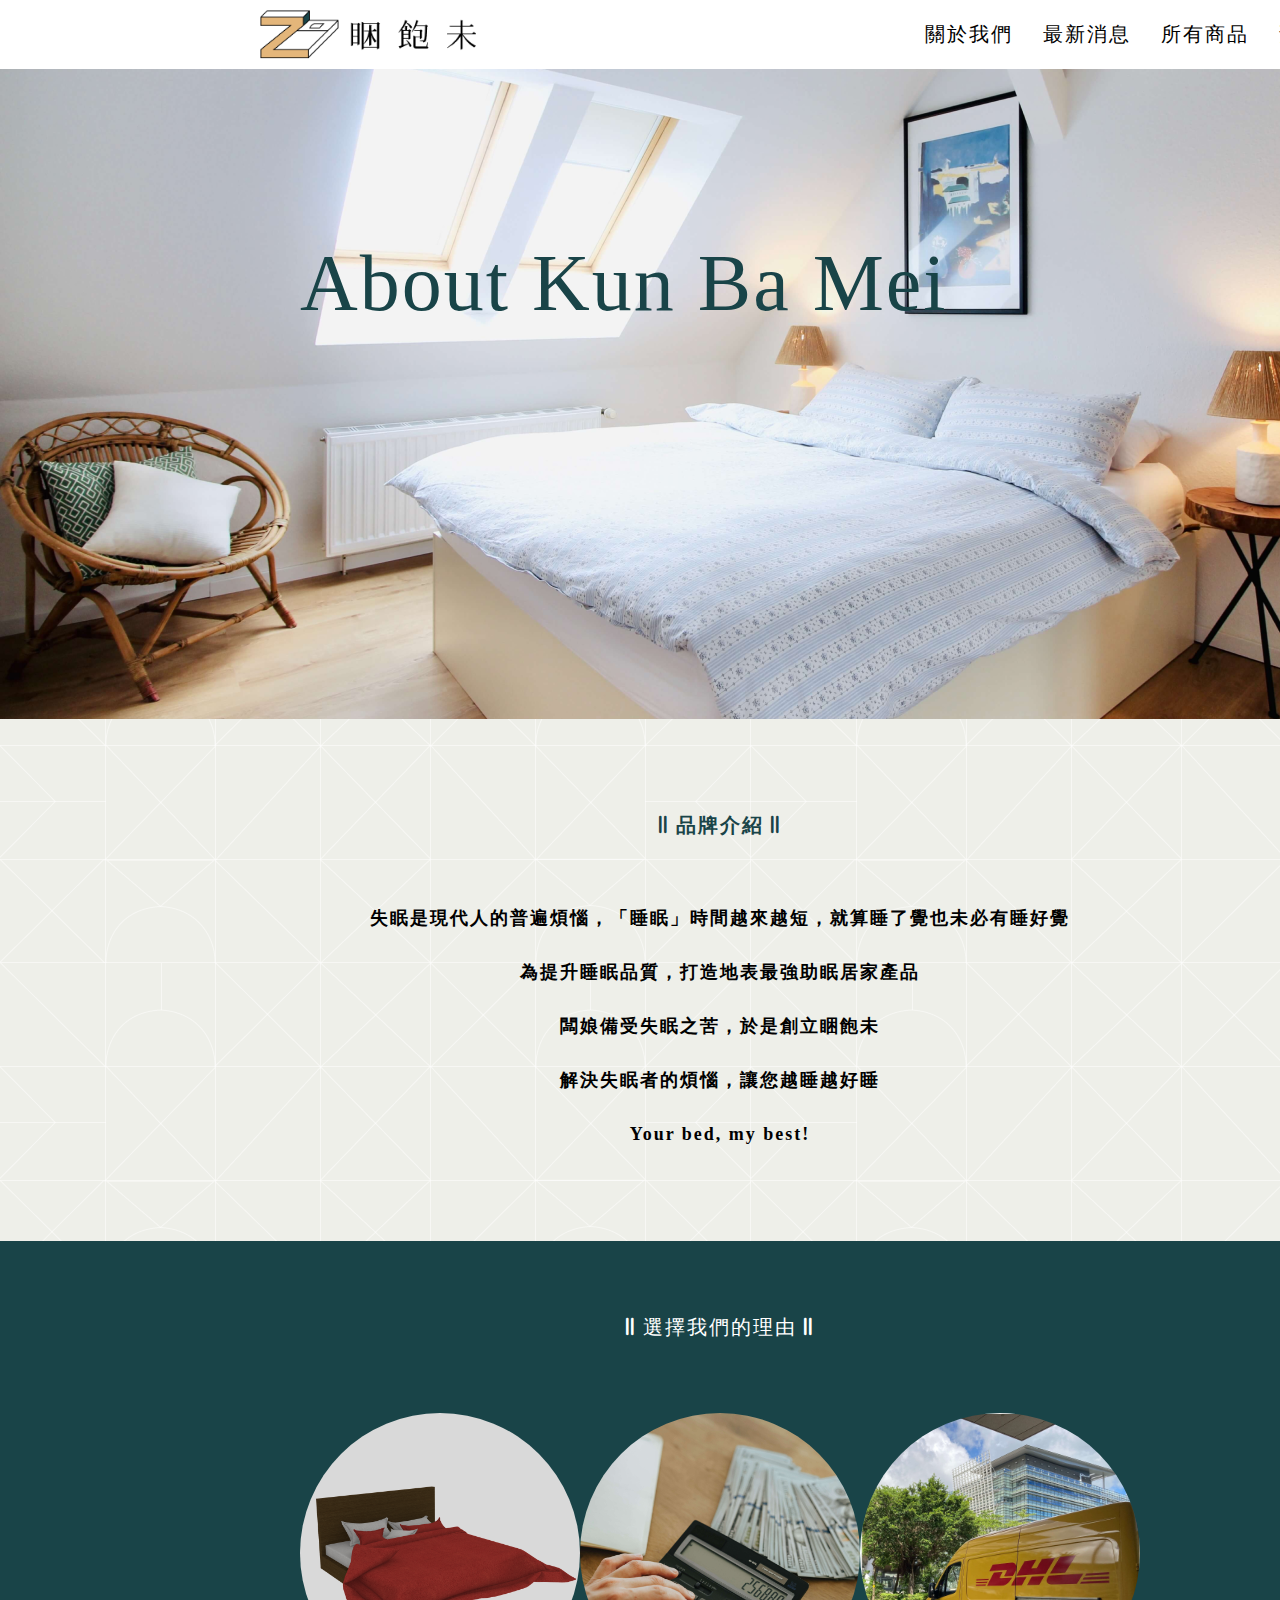
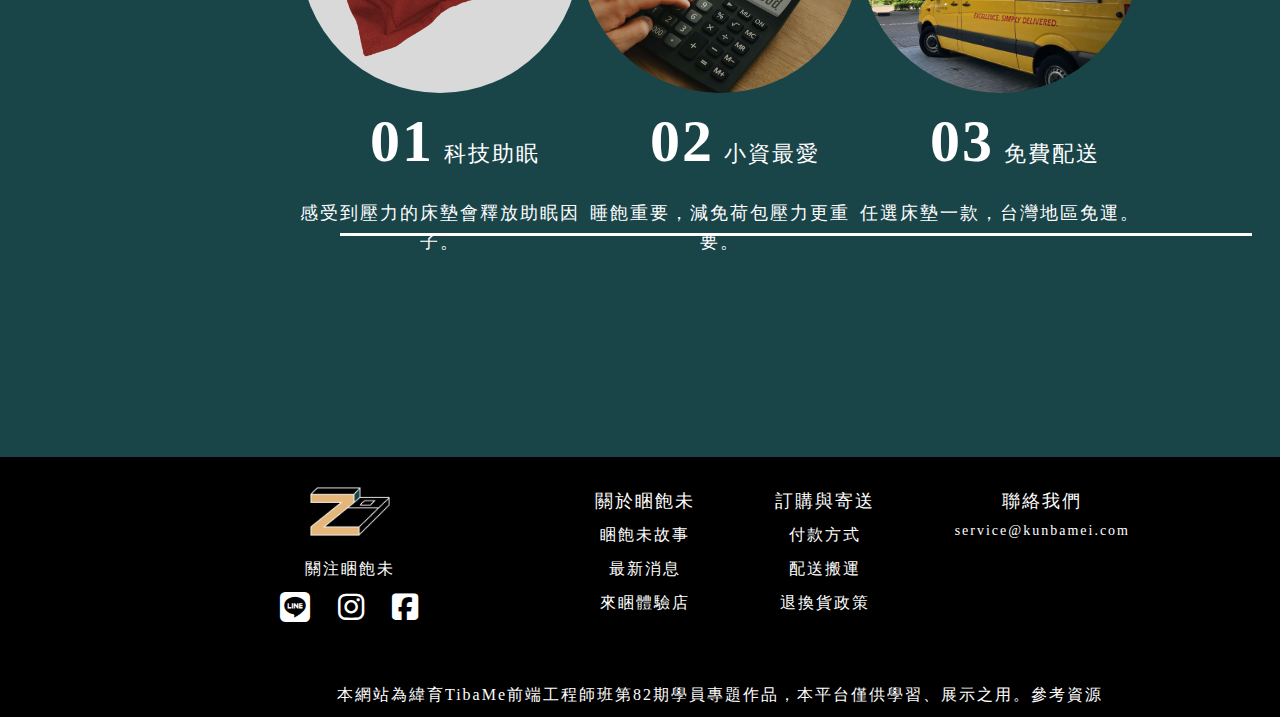
==== about.html @ 2dcfcfa4 "第一次上傳" ====
<!DOCTYPE html>
<html lang="en">
<head>
    <meta charset="UTF-8">
    <meta http-equiv="X-UA-Compatible" content="IE=edge">
    <meta name="viewport" content="width=device-width, initial-scale=1.0">
    <link rel="stylesheet" href="css/all.css">
    <!-- FontAwesome CDN -->
	<link rel="stylesheet" href="https://cdnjs.cloudflare.com/ajax/libs/font-awesome/6.2.1/css/all.min.css">
    <link rel="stylesheet" href="css/about.css">
    <title>關於我們-睏飽未</title>
</head>
<body>
     <!-- wrapper -->
     <div class="wrapper">

        <!-- header -->
        <header>
            <div class="header_wrap">
                <!-- logo -->
                <div class="logo_header">
                    <a href="index.html" title="睏飽未">
                        <img src="img/header&footer/logo_black.png" alt="">
                    </a>
                </div>
                <!-- logo end-->

                <!-- nav -->
                <nav>
                    <ul>
                        <li>
                            <a href="about.html">關於我們</a>
                        </li>
                        <li>
                            <a href="news.html">最新消息</a>
                        </li>
                        <li>
                            <a href="products.html">所有商品</a>
                        </li>
                        <li>
                            <a href="reservation.html">預約體驗</a>
                        </li>
                        <li>
                            <a href="#">聯絡我們</a>
                        </li>
                        <li>
                            <a href="member_sighup.html">
                                <i class="fa-solid fa-user"></i>
                            </a>
                        </li>
                        <li>
                            <a href="">
                                <i class="fa-solid fa-cart-shopping"></i>
                            </a>
                        </li>
                    </ul>
                </nav>
                <!-- nav end -->
            </div>

        </header>
        <!-- header end -->

        <!-- banner_area -->
        <div class="banner">

            <img src="img/about/banner.png" alt="">
            <h1>About Kun Ba Mei</h1>

        </div>
        <!-- banner_area end -->

        <!-- main_area -->
        <main>
           <section class="top">
            <h2><i class="fa-sharp fa-solid fa-grip-lines-vertical"></i> 品牌介紹 <i class="fa-sharp fa-solid fa-grip-lines-vertical"></i></h2>
            <p>
                失眠是現代人的普遍煩惱，「睡眠」時間越來越短，就算睡了覺也未必有睡好覺<br>
                為提升睡眠品質，打造地表最強助眠居家產品<br>
                闆娘備受失眠之苦，於是創立睏飽未<br>
                解決失眠者的煩惱，讓您越睡越好睡<br>
                Your bed, my best!
            </p>
           </section>
           
           <section class="bottom">
            <h2><i class="fa-sharp fa-solid fa-grip-lines-vertical"></i> 選擇我們的理由 <i class="fa-sharp fa-solid fa-grip-lines-vertical"></i></h2>
            <ul>
                <li>
                    <div class="img">
                    <img src="img/about/01.png" alt="">
                    </div>
                    <div class="number">
                        <h3>01</h3>
                        <h4>科技助眠</h4>
                    </div>
                    <p class="left">感受到壓力的床墊會釋放助眠因子。</p>
                </li>
                <li>
                    <div class="img">
                    <img src="img/about/02.jpg" alt="">
                    </div>
                    <div class="number">
                        <h3>02</h3>
                        <h4>小資最愛</h4>
                    </div>
                    <p class="center">睡飽重要，減免荷包壓力更重要。</p>
                </li>
                <li>
                    <div class="img">
                    <img src="img/about/03.jpg" alt="">
                    </div>
                    <div class="number">
                        <h3>03</h3>
                        <h4>免費配送</h4>
                    </div>
                    <p class="right">任選床墊一款，台灣地區免運。</p>
                </li>
            </ul>
           </section>
        </main>
        <!-- main_area end-->


        <!-- footer -->
        <footer>
            <div class="logo_footer">

                <a href="index.html" title="睏飽未">
                    <img src="img/header&footer/logo_white_old.png" alt="">
                </a>

                <p>關注睏飽未</p>
                <i class="fa-brands fa-line"></i>
                <i class="fa-brands fa-instagram"></i>
                <i class="fa-brands fa-square-facebook"></i>

            </div>

            <ul class="right_block">
                <li>
                    <ul>
                        <li>關於睏飽未</li>
                        <li><a href="#">睏飽未故事</a></li>
                        <li><a href="#">最新消息</a></li>
                        <li><a href="#">來睏體驗店</a></li>
                    </ul>
                </li>
                <li>
                    <ul>
                        <li>訂購與寄送</li>
                        <li><a href="#">付款方式</a></li>
                        <li><a href="#">配送搬運</a></li>
                        <li><a href="#">退換貨政策</a></li>
                    </ul>
                </li>
                <li>
                    <ul>
                        <li>聯絡我們</li>
                        <li style="font-size: 14px;">service@kunbamei.com</li>
                    </ul>
                </li>
            </ul>

            <p class="tibame">本網站為緯育TibaMe前端工程師班第82期學員專題作品，本平台僅供學習、展示之用。<a href="https://taichung.hotelinitial.com/">參考資源</a></p>

        </footer>
        <!-- footer end-->

     </div>
     <!-- wrapper end -->



</body>
</html>
---- css/all.css ----
@import url(reset.css);

*{
    box-sizing: border-box;
}

body{
    background-image: url(../img/bg/BG.png);
    font-family: "Noto Sans TC", Liberation Serif, Mohave;
    font-size: 16px;
    font-weight: 400;
    letter-spacing: 2px;
    line-height: 1.6;
}

/* header */

header{
    background-color: #fff;
    overflow: hidden;
    padding: 0 230px;
}

.header_wrap{
    width: 1440px;
}

.logo_header a img{
    display: block;
    max-width: 280px;
    padding: 10px 30px;

    float: left;
}

nav ul{
    float: right;
}

nav ul li{
    float: left;
    margin-right: 30px;
}

nav ul li:nth-child(5){
    margin-right: 70px;
}
nav ul li:nth-child(7){
    margin-right: 40px;
}

nav ul li a{
    display: block;
    text-decoration: none;
    color: black;
    font-weight: 550;
    font-size: 20px;
    line-height: 68.97px;
    text-align: center;
}

nav ul li a:hover{
    color: #E4B67A;
}

/* header end */



/* footer */

footer{
    width: 100%;
    background-color: #000;
    color: #fff;
    padding: 0 230px;

    overflow: hidden;
}

.logo_footer{
    float: left;
    margin-left: 40px;
}

.logo_footer a img{
    display: block;
    width: 160px;
    padding: 30px 40px 20px;
}
.logo_footer p{
    text-align: center;
}

.logo_footer i{
    font-size: 30px;
    padding: 10px 10px 60px;
}

.right_block{
    float: right;
    display: flex;
    margin-top: 25px;
}

.right_block li{
    margin-right: 40px;
    font-size: 18px;
}


.right_block li ul li{
    text-align: center;
    font-weight: 500;
    margin-top: 5px;
}


.right_block li ul li a{
    color: #fff;
    font-weight: 100;
    font-size: 16px;
    text-decoration: none;
}

footer .tibame{
    clear: both;
    text-align: center;
    padding-bottom: 10px;
    font-size: 16px;
}

footer .tibame a{
    color: #fff;
    text-decoration: none;
}
/* footer end */
---- css/about.css ----
/* *{
    outline: 1px solid red;
} */

.wrapper{    
    width: 100vw;
    max-width:100%; 
    min-width: 1440px;
}

/* banner_area */

.banner{
    position: relative;
}

.banner img{
    display: block;
    width: 100%;
}
.banner h1{
    font-size: 80px;
    color: #194448;
    font-weight: 540;
    position: absolute;
    z-index: 30;
    top: 150px;
    left: 300px;
}
/* banner_area end */

/* main_area */

/* section_top */

main .top{
    max-width: 1440px;
    margin: 0 auto;
    padding: 30px 0;
}

main .top h2{
    font-size: 20px;
    font-weight: 600;
    text-align: center;
    padding: 60px 0 50px;
    color: #194448;
}

main .top p{
    font-size: 18px;
    text-align: center;
    padding-bottom: 50px;
    line-height: 3;
    font-weight: 600;
}

/* section_top end */

/* section_bottom */

main .bottom{
    width: 100%;
    padding: 0 230px;
    background-color: #194448;
}

main .bottom h2{
    font-size: 20px;
    font-weight: 550;
    text-align: center;
    padding: 70px 0;
    color: #fff;
}

main .bottom ul{
    display: flex;
    padding: 0 70px 200px;
}

main .bottom ul li{
    flex-grow: 1;
    flex-basis: 300px;
    color: #fff;

    position: relative;
}


main .bottom .img{
    max-width: 330px;
    border-radius: 50%;
    overflow: hidden;
    margin: 0 auto;
}


main .bottom .img img{
    display: block;
    width: 100%;
    transition: all 0.3s linear;
}

main .bottom .img img:hover{
    transform: scale(1.1);
    filter: opacity(.5);
    filter:brightness(1.2);
}

main .bottom .number{
    display: flex;
}

main .bottom .number h3{
    flex-grow: 1;
    text-align: right;
    font-size: 60px;
    font-weight: 600;
    padding-left: 30px;
}

main .bottom .number h4{
    flex-grow: 1;
    align-self: center;
    font-weight: 550;
    font-size: 22px;
    margin: 25px 0 0 10px;
}

main .bottom ul li p{
    text-align: center;
    padding-top: 10px;
    font-size: 18px;
}

main .bottom .left::before{
    content: '';
    display: block;
    width: 350px;
    height: 3px;
    background-color: #fff;

    position: absolute;
    top: 420px;
    left: 40px;
}

main .bottom .center::before{
    content: '';
    display: block;
    width: 350px;
    height: 3px;
    background-color: #fff;

    position: absolute;
    top: 420px;
    left: 40px;
}

main .bottom .right::before{
    content: '';
    display: block;
    width: 350px;
    height: 3px;
    background-color: #fff;

    position: absolute;
    top: 420px;
    left: 42px;
}

/* section_bottom end */
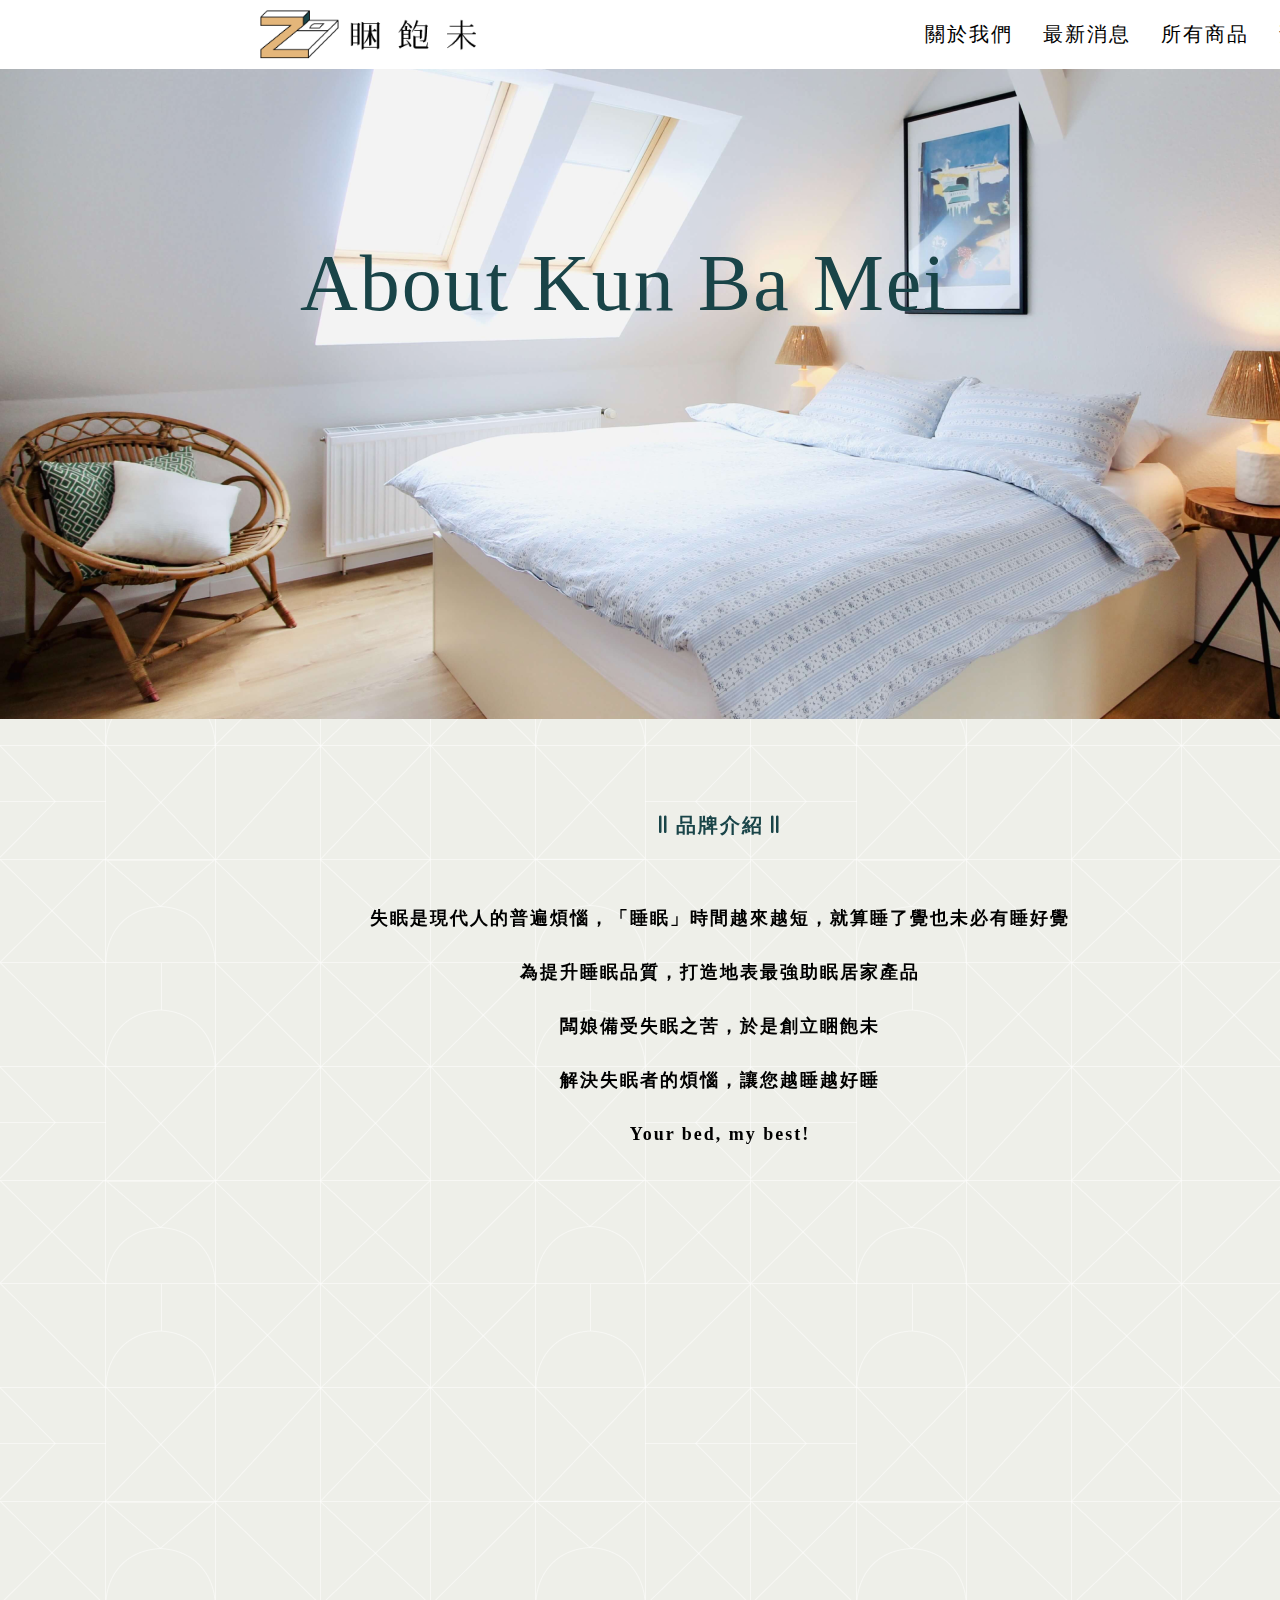
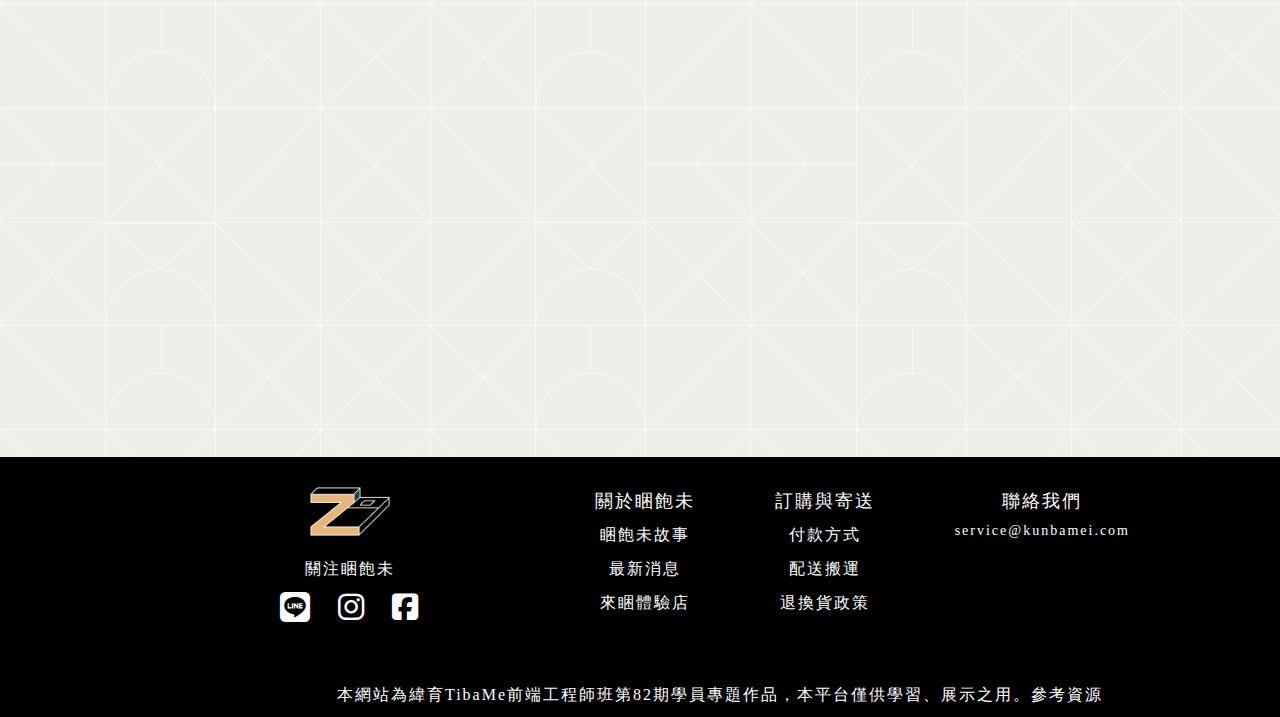
==== commit f0abddcd: "第二次上傳" ====
--- a/about.html
+++ b/about.html
@@ -7,6 +7,8 @@
     <link rel="stylesheet" href="css/all.css">
     <!-- FontAwesome CDN -->
 	<link rel="stylesheet" href="https://cdnjs.cloudflare.com/ajax/libs/font-awesome/6.2.1/css/all.min.css">
+    <link href="https://fonts.cdnfonts.com/css/liberation-serif" rel="stylesheet">
+    <link href="https://unpkg.com/aos@2.3.1/dist/aos.css" rel="stylesheet">
     <link rel="stylesheet" href="css/about.css">
     <title>關於我們-睏飽未</title>
 </head>
@@ -72,7 +74,7 @@
 
         <!-- main_area -->
         <main>
-           <section class="top">
+           <section class="top" data-aos="fade-down" data-aos-duration="3000">
             <h2><i class="fa-sharp fa-solid fa-grip-lines-vertical"></i> 品牌介紹 <i class="fa-sharp fa-solid fa-grip-lines-vertical"></i></h2>
             <p>
                 失眠是現代人的普遍煩惱，「睡眠」時間越來越短，就算睡了覺也未必有睡好覺<br>
@@ -83,7 +85,7 @@
             </p>
            </section>
            
-           <section class="bottom">
+           <section class="bottom" data-aos="fade-up" data-aos-duration="3000">
             <h2><i class="fa-sharp fa-solid fa-grip-lines-vertical"></i> 選擇我們的理由 <i class="fa-sharp fa-solid fa-grip-lines-vertical"></i></h2>
             <ul>
                 <li>
@@ -170,6 +172,10 @@
      </div>
      <!-- wrapper end -->
 
+     <script src="https://unpkg.com/aos@2.3.1/dist/aos.js"></script>
+     <script>
+        AOS.init();
+     </script>
 
 
 </body>
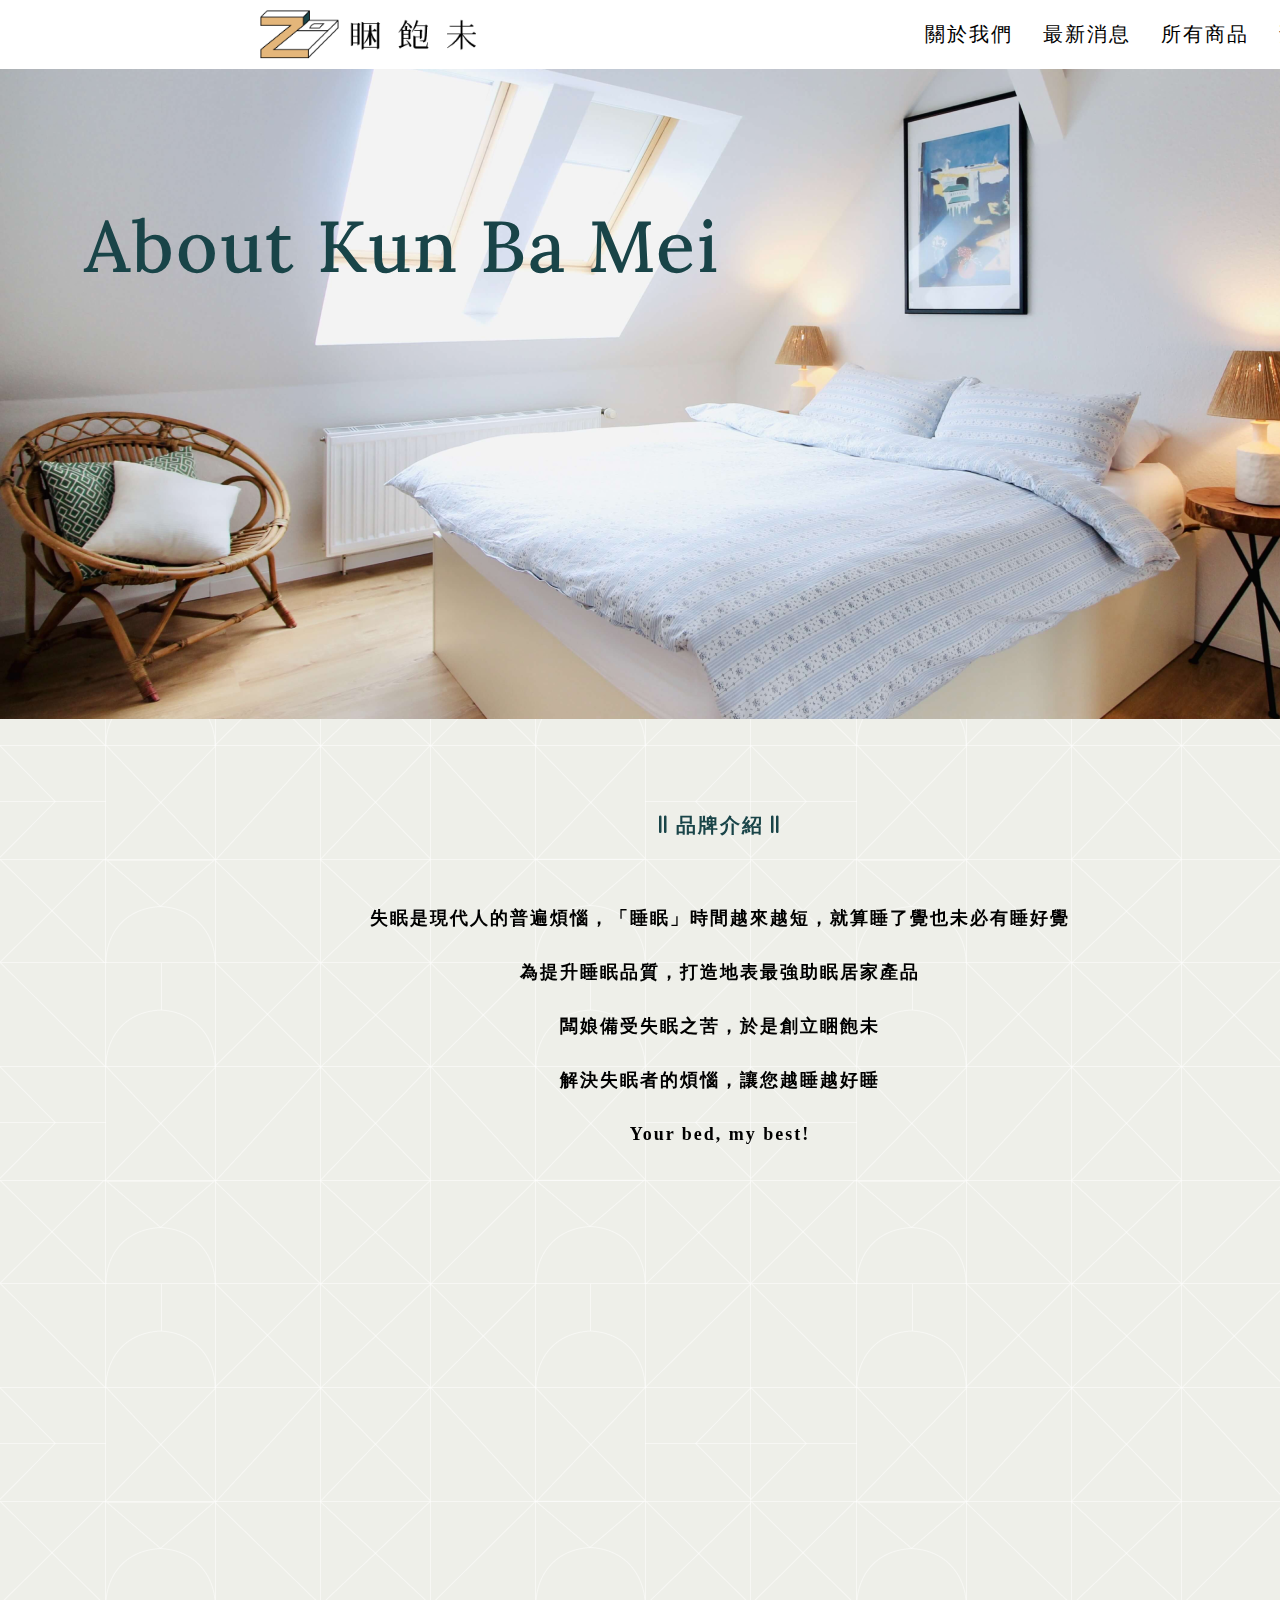
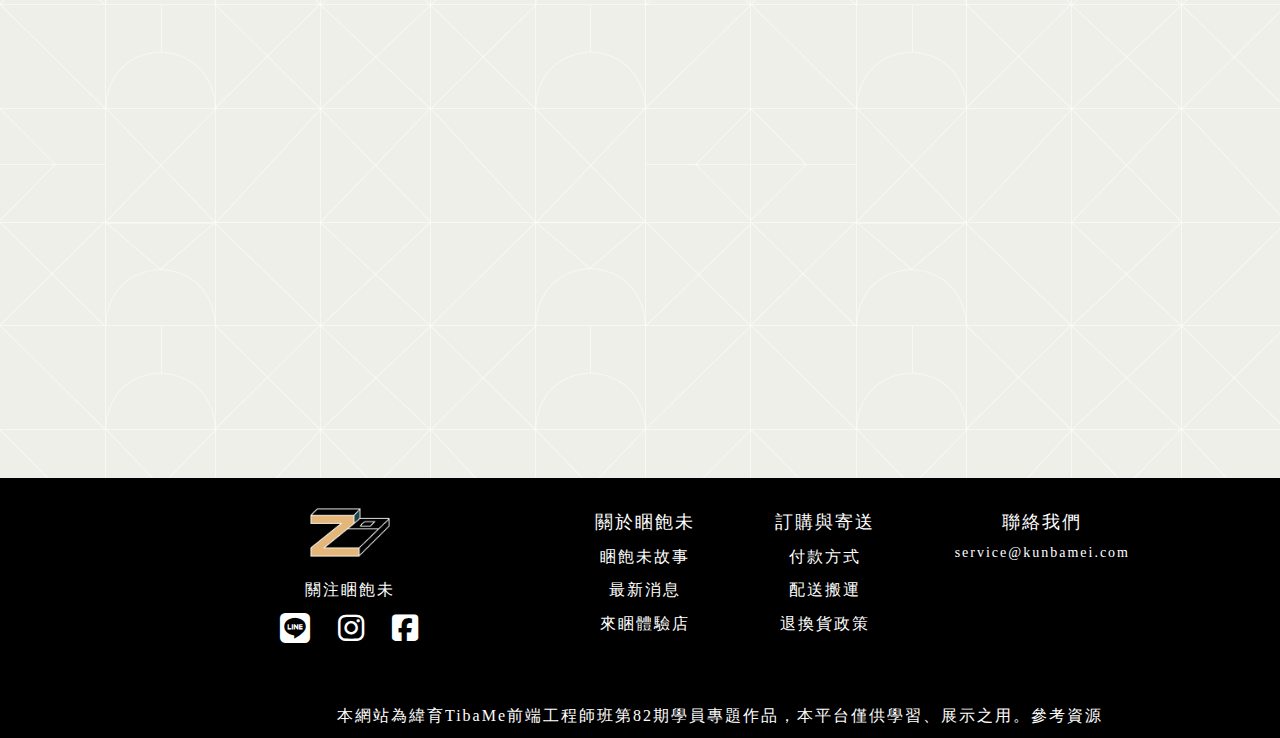
==== commit 8014c3e4: "增加GOOGLE FONTS & 定位調整" ====
--- a/about.html
+++ b/about.html
@@ -86,39 +86,41 @@
            </section>
            
            <section class="bottom" data-aos="fade-up" data-aos-duration="3000">
-            <h2><i class="fa-sharp fa-solid fa-grip-lines-vertical"></i> 選擇我們的理由 <i class="fa-sharp fa-solid fa-grip-lines-vertical"></i></h2>
-            <ul>
-                <li>
-                    <div class="img">
-                    <img src="img/about/01.png" alt="">
-                    </div>
-                    <div class="number">
-                        <h3>01</h3>
-                        <h4>科技助眠</h4>
-                    </div>
-                    <p class="left">感受到壓力的床墊會釋放助眠因子。</p>
-                </li>
-                <li>
-                    <div class="img">
-                    <img src="img/about/02.jpg" alt="">
-                    </div>
-                    <div class="number">
-                        <h3>02</h3>
-                        <h4>小資最愛</h4>
-                    </div>
-                    <p class="center">睡飽重要，減免荷包壓力更重要。</p>
-                </li>
-                <li>
-                    <div class="img">
-                    <img src="img/about/03.jpg" alt="">
-                    </div>
-                    <div class="number">
-                        <h3>03</h3>
-                        <h4>免費配送</h4>
-                    </div>
-                    <p class="right">任選床墊一款，台灣地區免運。</p>
-                </li>
-            </ul>
+            <div class="bottom_wrapper">
+                <h2><i class="fa-sharp fa-solid fa-grip-lines-vertical"></i> 選擇我們的理由 <i class="fa-sharp fa-solid fa-grip-lines-vertical"></i></h2>
+                <ul>
+                    <li>
+                        <div class="img">
+                        <img src="img/about/01.png" alt="">
+                        </div>
+                        <div class="number">
+                            <h3>01</h3>
+                            <h4>科技助眠</h4>
+                        </div>
+                        <p class="left">感受到壓力的床墊會釋放助眠因子。</p>
+                    </li>
+                    <li>
+                        <div class="img">
+                        <img src="img/about/02.jpg" alt="">
+                        </div>
+                        <div class="number">
+                            <h3>02</h3>
+                            <h4>小資最愛</h4>
+                        </div>
+                        <p class="center">睡飽重要，減免荷包壓力更重要。</p>
+                    </li>
+                    <li>
+                        <div class="img">
+                        <img src="img/about/03.jpg" alt="">
+                        </div>
+                        <div class="number">
+                            <h3>03</h3>
+                            <h4>免費配送</h4>
+                        </div>
+                        <p class="right">任選床墊一款，台灣地區免運。</p>
+                    </li>
+                </ul>
+            </div>
            </section>
         </main>
         <!-- main_area end-->
--- a/css/all.css
+++ b/css/all.css
@@ -6,7 +6,7 @@
 
 body{
     background-image: url(../img/bg/BG.png);
-    font-family: "Noto Sans TC", Liberation Serif, Mohave;
+    font-family: Mohave, "Noto Sans TC";
     font-size: 16px;
     font-weight: 400;
     letter-spacing: 2px;
--- a/css/about.css
+++ b/css/about.css
@@ -1,6 +1,7 @@
 /* *{
     outline: 1px solid red;
 } */
+@import url('https://fonts.googleapis.com/css2?family=Lora&display=swap');
 
 .wrapper{    
     width: 100vw;
@@ -19,13 +20,22 @@
     width: 100%;
 }
 .banner h1{
-    font-size: 80px;
+    font-size: 72px;
     color: #194448;
-    font-weight: 540;
+    font-family: 'Lora', serif;
+    font-weight: 500;
     position: absolute;
     z-index: 30;
-    top: 150px;
-    left: 300px;
+    display: flex;
+    align-items: start;
+    justify-content: flex-end;
+    top: 0;
+    left: 0;
+    bottom: 0;
+    margin: auto;
+    height: 63%;
+    width: 50%;
+    
 }
 /* banner_area end */
 
@@ -34,8 +44,7 @@
 /* section_top */
 
 main .top{
-    max-width: 1440px;
-    margin: 0 auto;
+    min-width: 1440px;
     padding: 30px 0;
 }
 
@@ -65,17 +74,23 @@
     background-color: #194448;
 }
 
+main .bottom_wrapper{
+    min-width: 1440px;
+}
+
 main .bottom h2{
     font-size: 20px;
     font-weight: 550;
     text-align: center;
     padding: 70px 0;
     color: #fff;
+    min-width: 1440px;
 }
 
 main .bottom ul{
     display: flex;
     padding: 0 70px 200px;
+    min-width: 1440px;
 }
 
 main .bottom ul li{
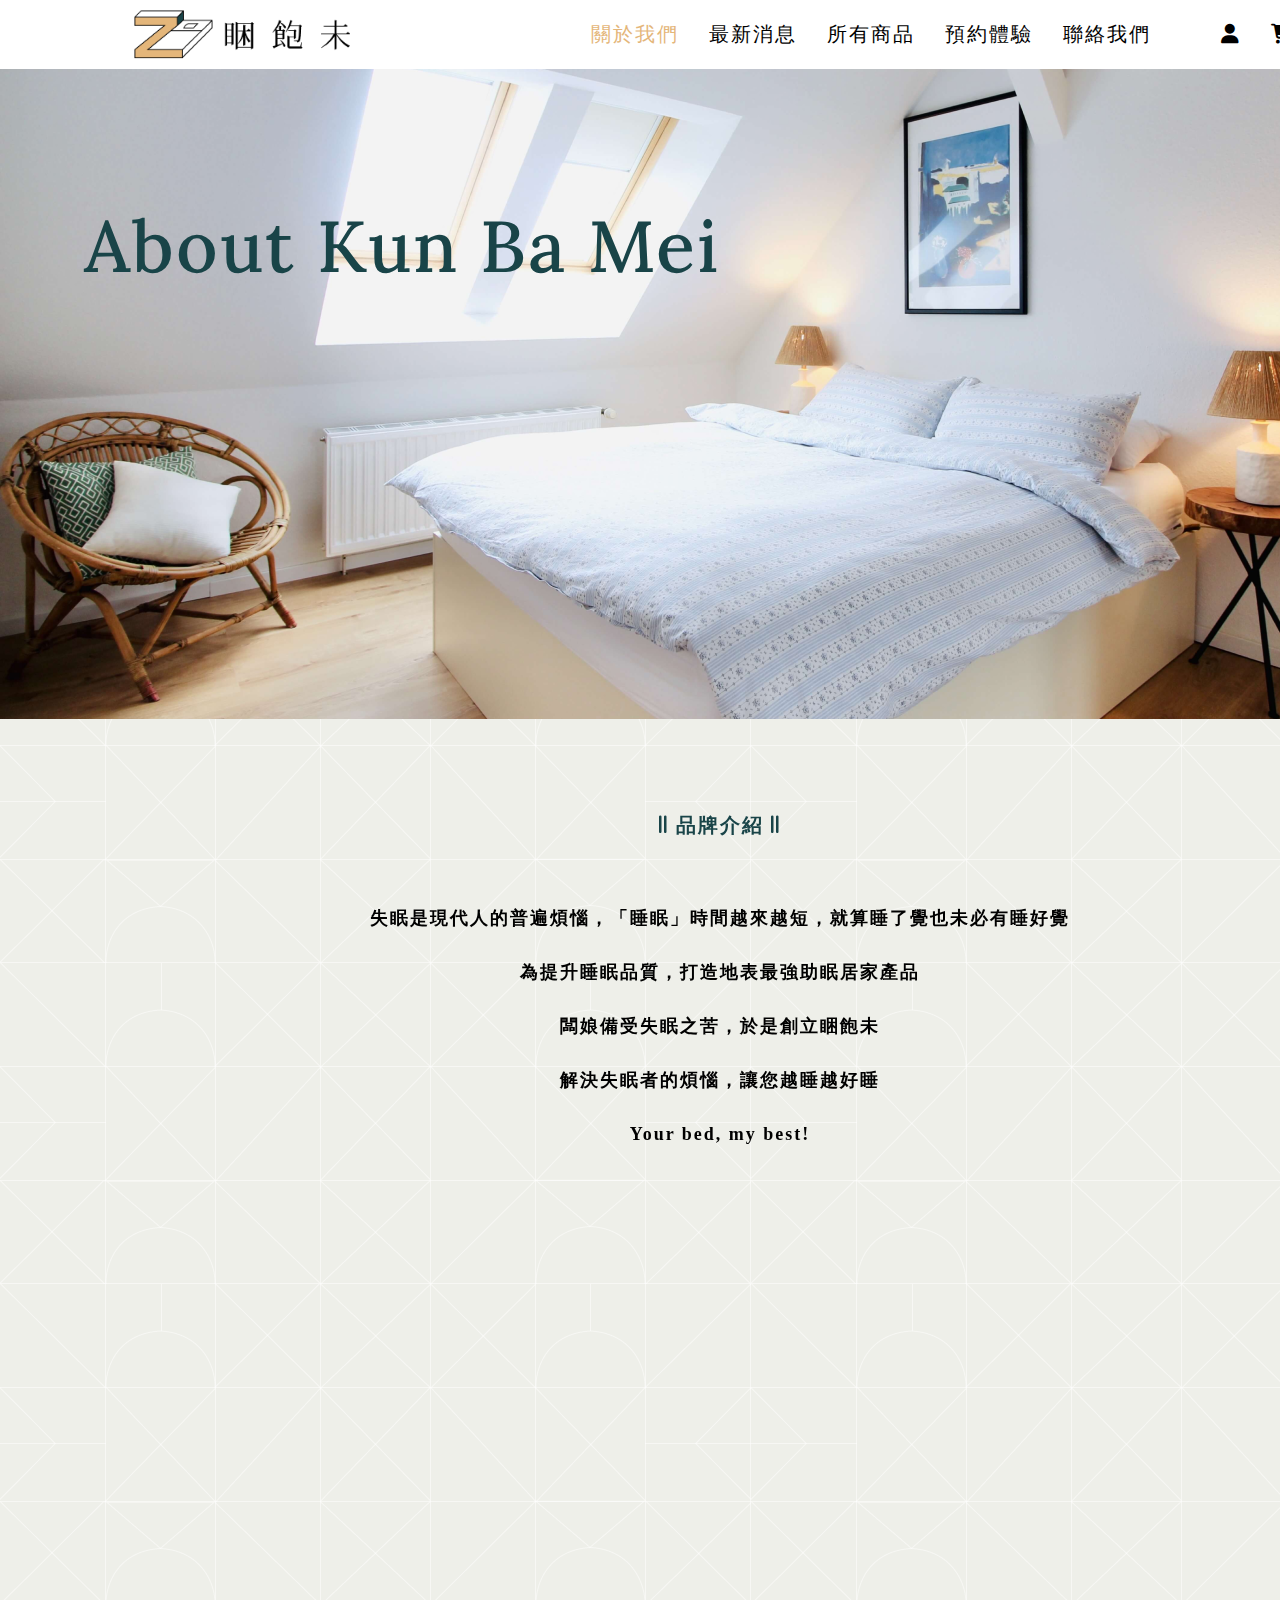
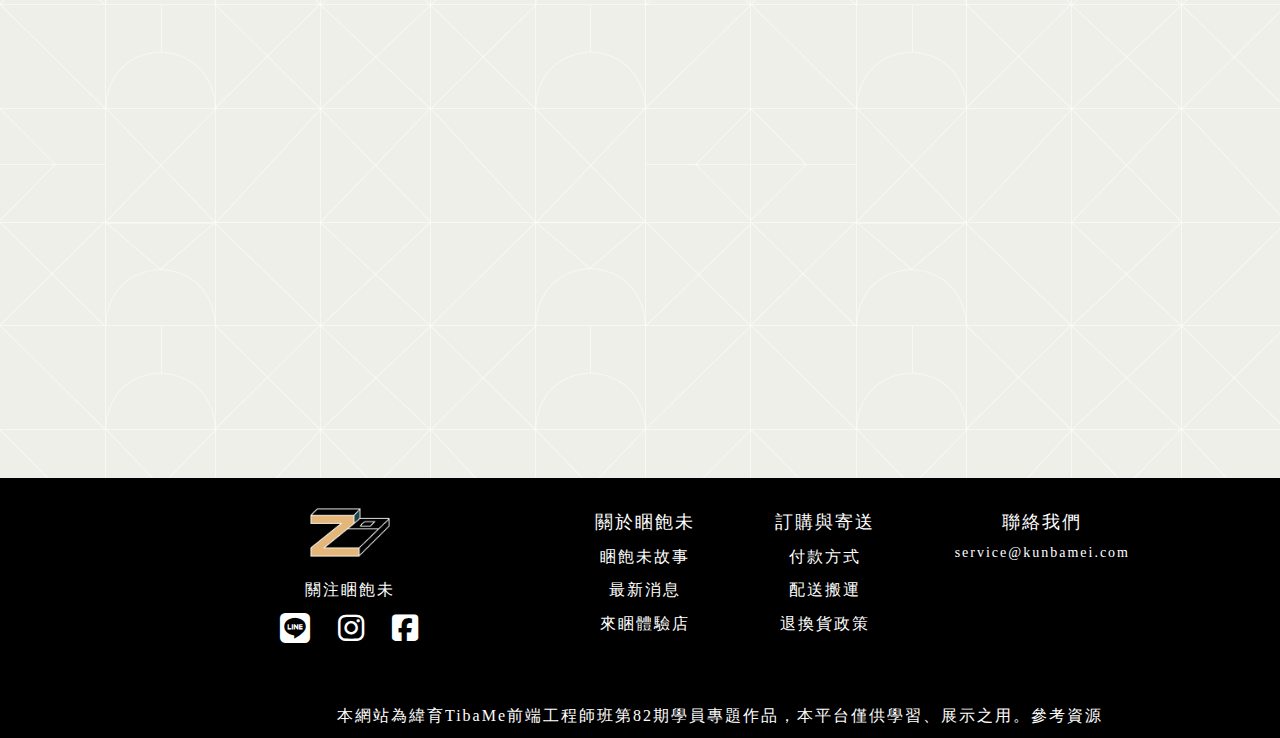
==== commit 3bf57abc: "第三次上傳" ====
--- a/about.html
+++ b/about.html
@@ -31,7 +31,7 @@
                 <nav>
                     <ul>
                         <li>
-                            <a href="about.html">關於我們</a>
+                            <a href="about.html" class="now_page">關於我們</a>
                         </li>
                         <li>
                             <a href="news.html">最新消息</a>
--- a/css/all.css
+++ b/css/all.css
@@ -18,11 +18,15 @@
 header{
     background-color: #fff;
     overflow: hidden;
-    padding: 0 230px;
+    /* padding: 0 230px; */
+    min-width: 1440px;
 }
 
 .header_wrap{
-    width: 1440px;
+    width: 100%;
+    min-width: 1440px;
+    display: flex;
+    justify-content: space-around;
 }
 
 .logo_header a img{
@@ -30,15 +34,16 @@
     max-width: 280px;
     padding: 10px 30px;
 
-    float: left;
+ 
 }
 
 nav ul{
-    float: right;
+    display: flex;
 }
 
 nav ul li{
-    float: left;
+    display: flex;
+    
     margin-right: 30px;
 }
 
--- a/css/about.css
+++ b/css/about.css
@@ -4,11 +4,13 @@
 @import url('https://fonts.googleapis.com/css2?family=Lora&display=swap');
 
 .wrapper{    
-    width: 100vw;
-    max-width:100%; 
+    width: 100%;
     min-width: 1440px;
 }
 
+header nav .now_page{
+    color: #E4B67A;
+}
 /* banner_area */
 
 .banner{
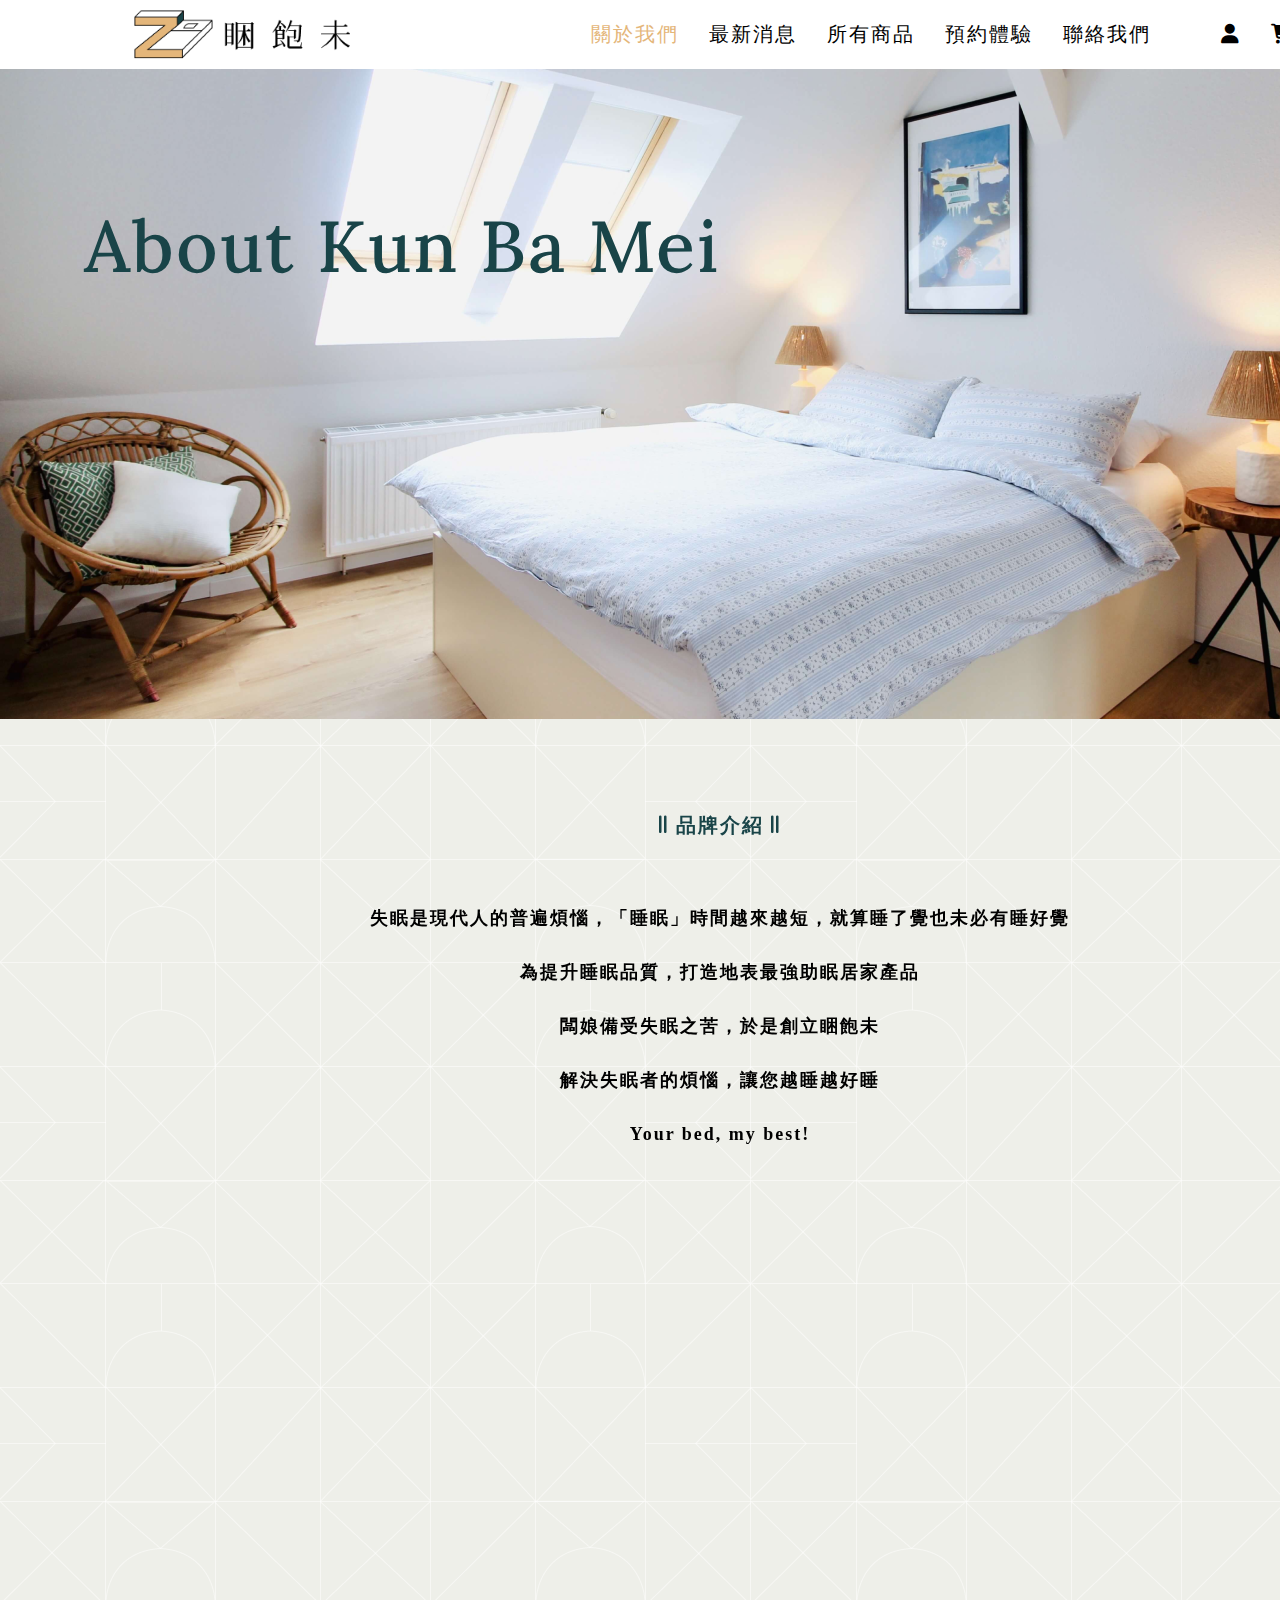
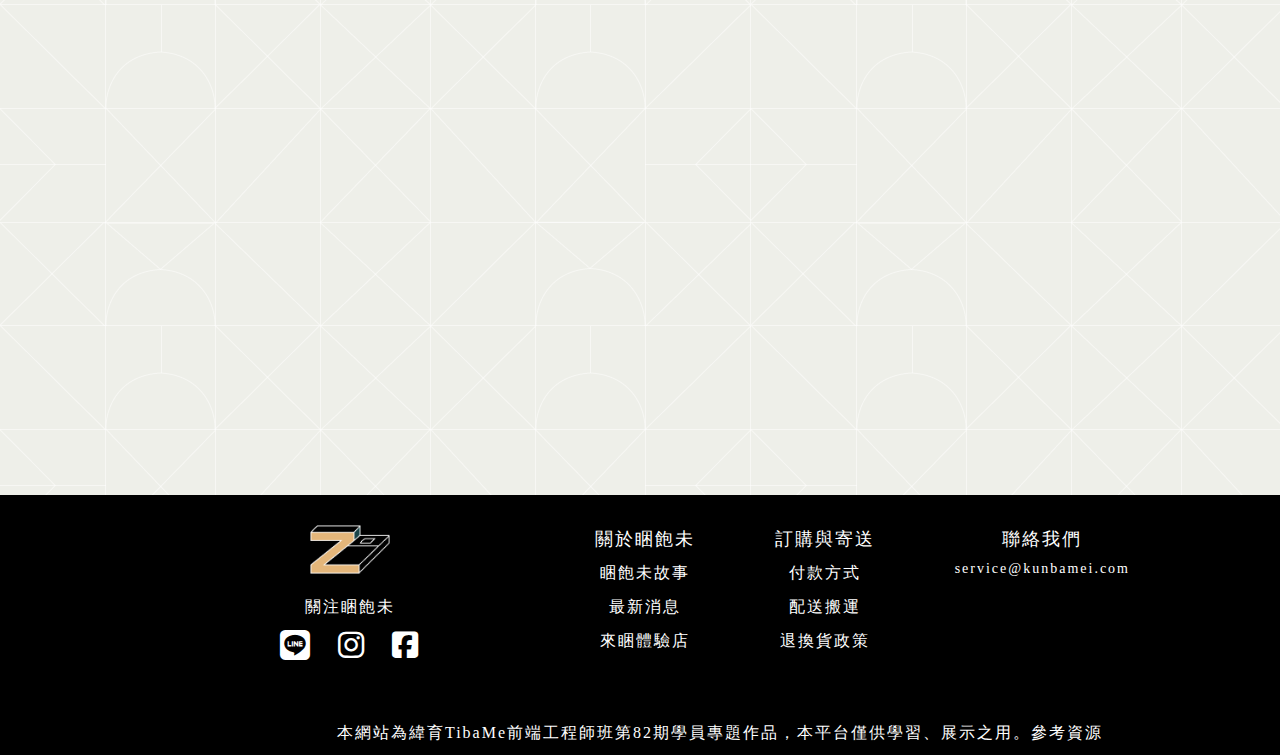
==== commit 2c4afd80: "第四次上傳" ====
--- a/about.html
+++ b/about.html
@@ -7,7 +7,6 @@
     <link rel="stylesheet" href="css/all.css">
     <!-- FontAwesome CDN -->
 	<link rel="stylesheet" href="https://cdnjs.cloudflare.com/ajax/libs/font-awesome/6.2.1/css/all.min.css">
-    <link href="https://fonts.cdnfonts.com/css/liberation-serif" rel="stylesheet">
     <link href="https://unpkg.com/aos@2.3.1/dist/aos.css" rel="stylesheet">
     <link rel="stylesheet" href="css/about.css">
     <title>關於我們-睏飽未</title>
--- a/css/all.css
+++ b/css/all.css
@@ -17,8 +17,6 @@
 
 header{
     background-color: #fff;
-    overflow: hidden;
-    /* padding: 0 230px; */
     min-width: 1440px;
 }
 
@@ -33,8 +31,6 @@
     display: block;
     max-width: 280px;
     padding: 10px 30px;
-
- 
 }
 
 nav ul{
@@ -42,8 +38,6 @@
 }
 
 nav ul li{
-    display: flex;
-    
     margin-right: 30px;
 }
 
--- a/css/about.css
+++ b/css/about.css
@@ -11,6 +11,7 @@
 header nav .now_page{
     color: #E4B67A;
 }
+
 /* banner_area */
 
 .banner{
@@ -46,6 +47,7 @@
 /* section_top */
 
 main .top{
+    width: 100%;
     min-width: 1440px;
     padding: 30px 0;
 }
@@ -71,13 +73,15 @@
 /* section_bottom */
 
 main .bottom{
-    width: 100%;
-    padding: 0 230px;
+    /* width: 100%; */
+    min-width: 1440px;
+    /* padding: 0 230px; */
     background-color: #194448;
 }
 
 main .bottom_wrapper{
-    min-width: 1440px;
+    width: 76%;
+    margin: 0 auto;
 }
 
 main .bottom h2{
@@ -86,13 +90,11 @@
     text-align: center;
     padding: 70px 0;
     color: #fff;
-    min-width: 1440px;
 }
 
 main .bottom ul{
     display: flex;
     padding: 0 70px 200px;
-    min-width: 1440px;
 }
 
 main .bottom ul li{
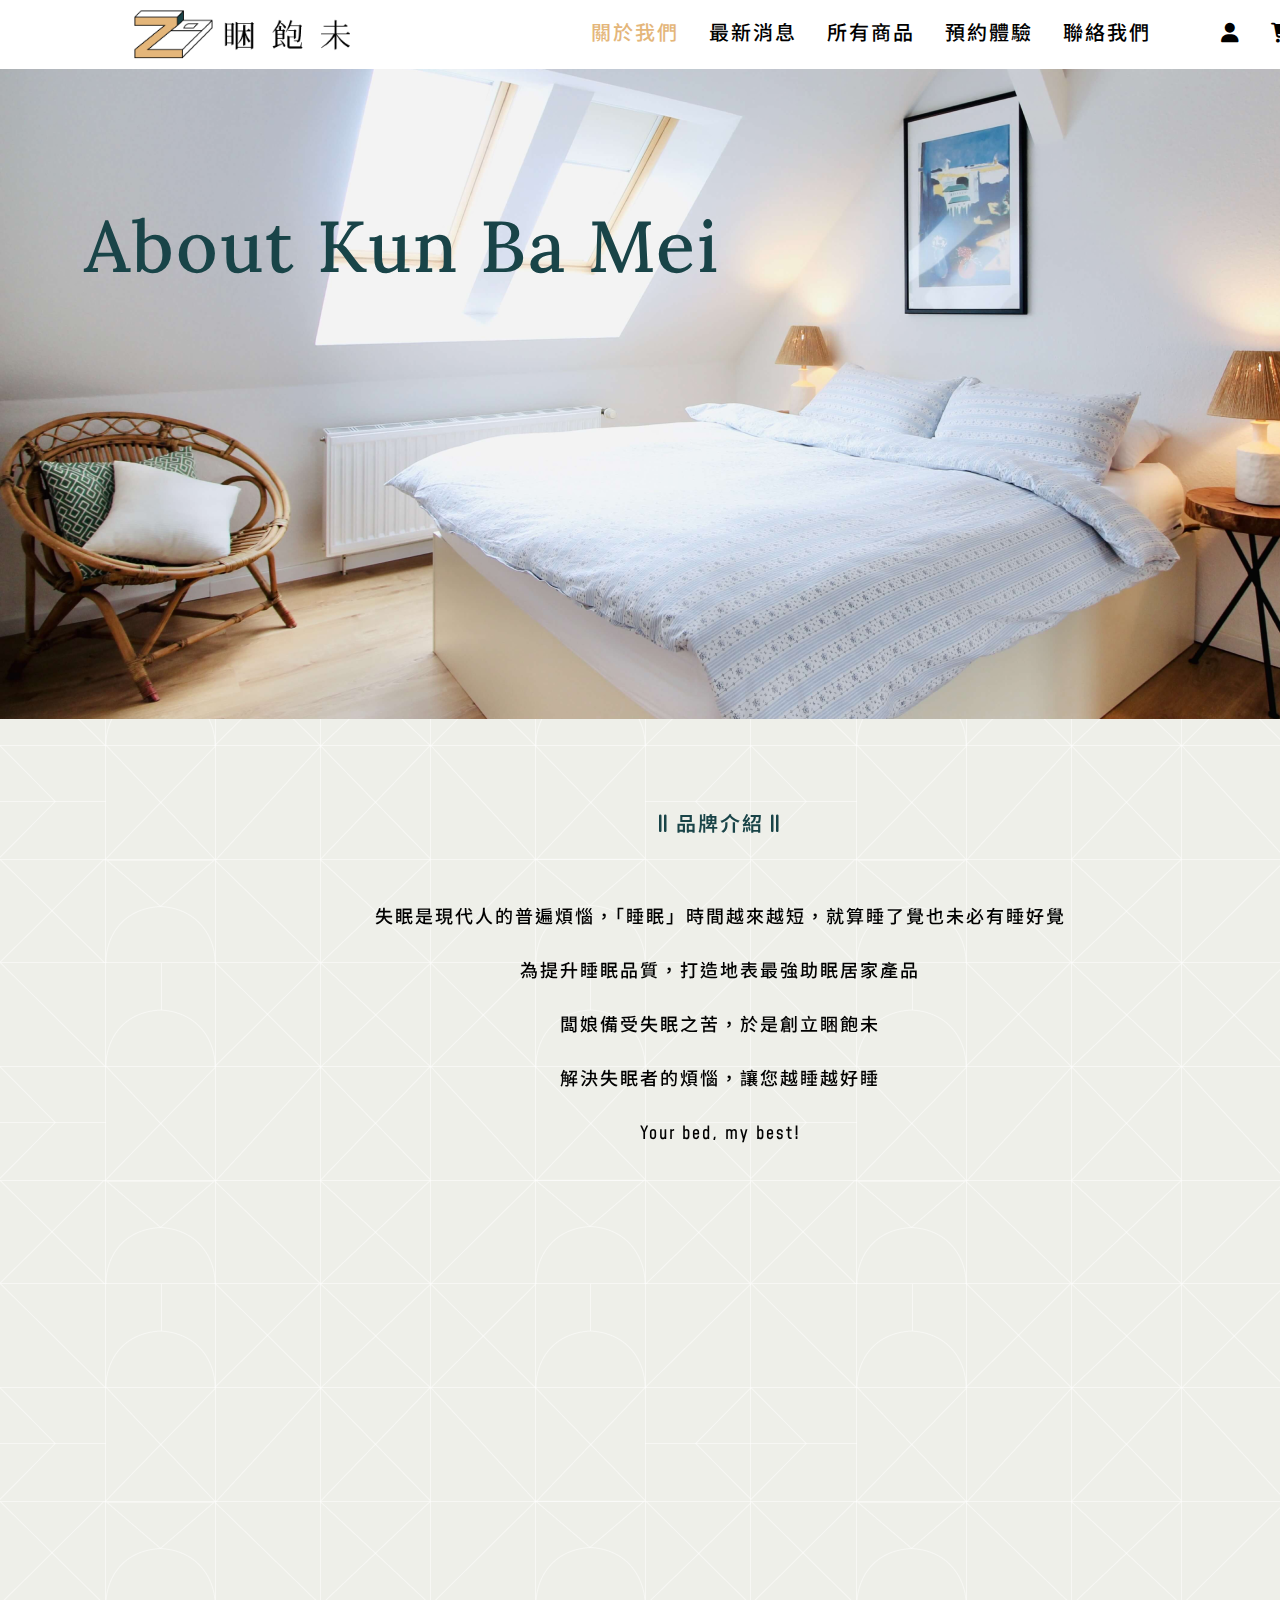
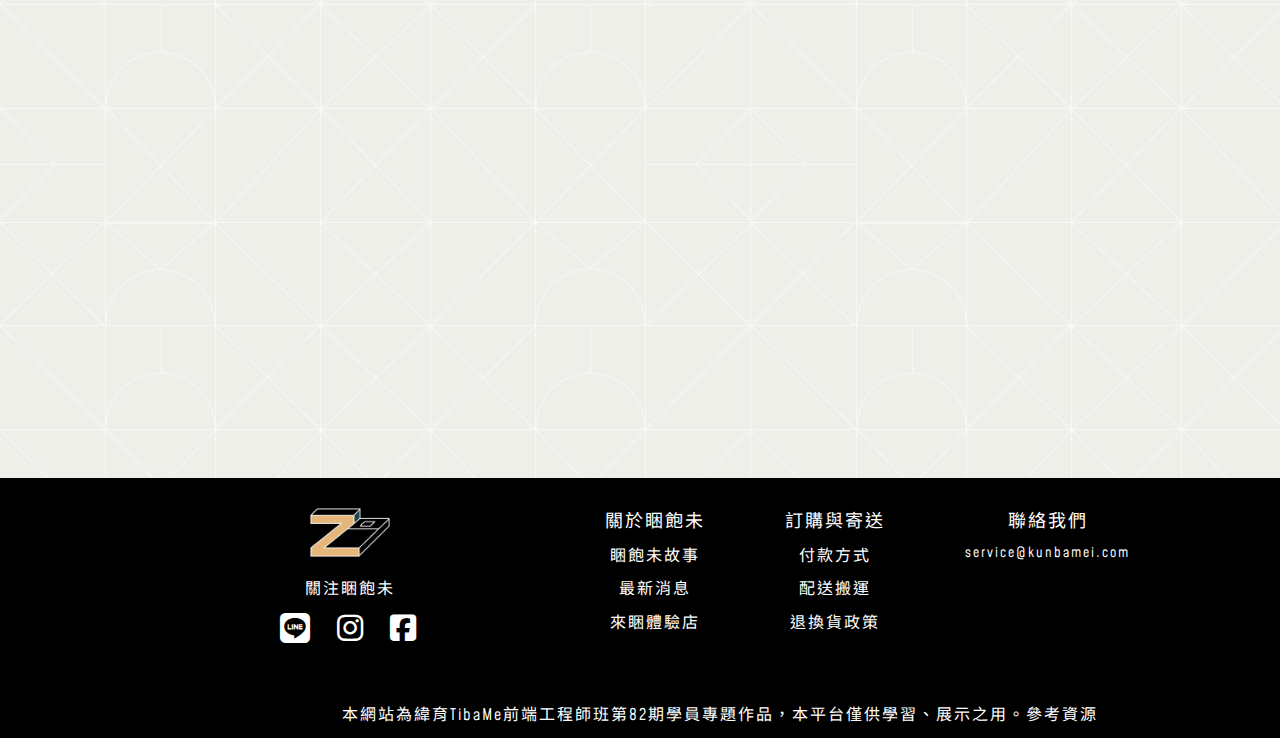
==== commit aa51a9d2: "會員中心更改&字體粗細" ====
--- a/about.html
+++ b/about.html
@@ -45,7 +45,7 @@
                             <a href="#">聯絡我們</a>
                         </li>
                         <li>
-                            <a href="member_sighup.html">
+                            <a href="member_login.html">
                                 <i class="fa-solid fa-user"></i>
                             </a>
                         </li>
--- a/css/all.css
+++ b/css/all.css
@@ -1,4 +1,5 @@
 @import url(reset.css);
+@import url('https://fonts.googleapis.com/css2?family=Lora&family=Mohave:wght@400;500;600&family=Noto+Sans+TC:wght@300;400;500;700&display=swap');
 
 *{
     box-sizing: border-box;
@@ -52,7 +53,7 @@
     display: block;
     text-decoration: none;
     color: black;
-    font-weight: 550;
+    font-weight: 500;
     font-size: 20px;
     line-height: 68.97px;
     text-align: center;
@@ -110,14 +111,12 @@
 
 .right_block li ul li{
     text-align: center;
-    font-weight: 500;
     margin-top: 5px;
 }
 
 
 .right_block li ul li a{
     color: #fff;
-    font-weight: 100;
     font-size: 16px;
     text-decoration: none;
 }
--- a/css/about.css
+++ b/css/about.css
@@ -65,7 +65,7 @@
     text-align: center;
     padding-bottom: 50px;
     line-height: 3;
-    font-weight: 600;
+    font-weight: 500;
 }
 
 /* section_top end */
@@ -86,7 +86,6 @@
 
 main .bottom h2{
     font-size: 20px;
-    font-weight: 550;
     text-align: center;
     padding: 70px 0;
     color: #fff;
@@ -94,7 +93,7 @@
 
 main .bottom ul{
     display: flex;
-    padding: 0 70px 200px;
+    padding-bottom: 200px;
 }
 
 main .bottom ul li{
@@ -135,7 +134,7 @@
     text-align: right;
     font-size: 60px;
     font-weight: 600;
-    padding-left: 30px;
+    padding-left: 40px;
 }
 
 main .bottom .number h4{
@@ -161,7 +160,7 @@
 
     position: absolute;
     top: 420px;
-    left: 40px;
+    left: 60px;
 }
 
 main .bottom .center::before{
@@ -173,7 +172,7 @@
 
     position: absolute;
     top: 420px;
-    left: 40px;
+    left: 62px;
 }
 
 main .bottom .right::before{
@@ -185,7 +184,7 @@
 
     position: absolute;
     top: 420px;
-    left: 42px;
+    left: 63px;
 }
 
 /* section_bottom end */
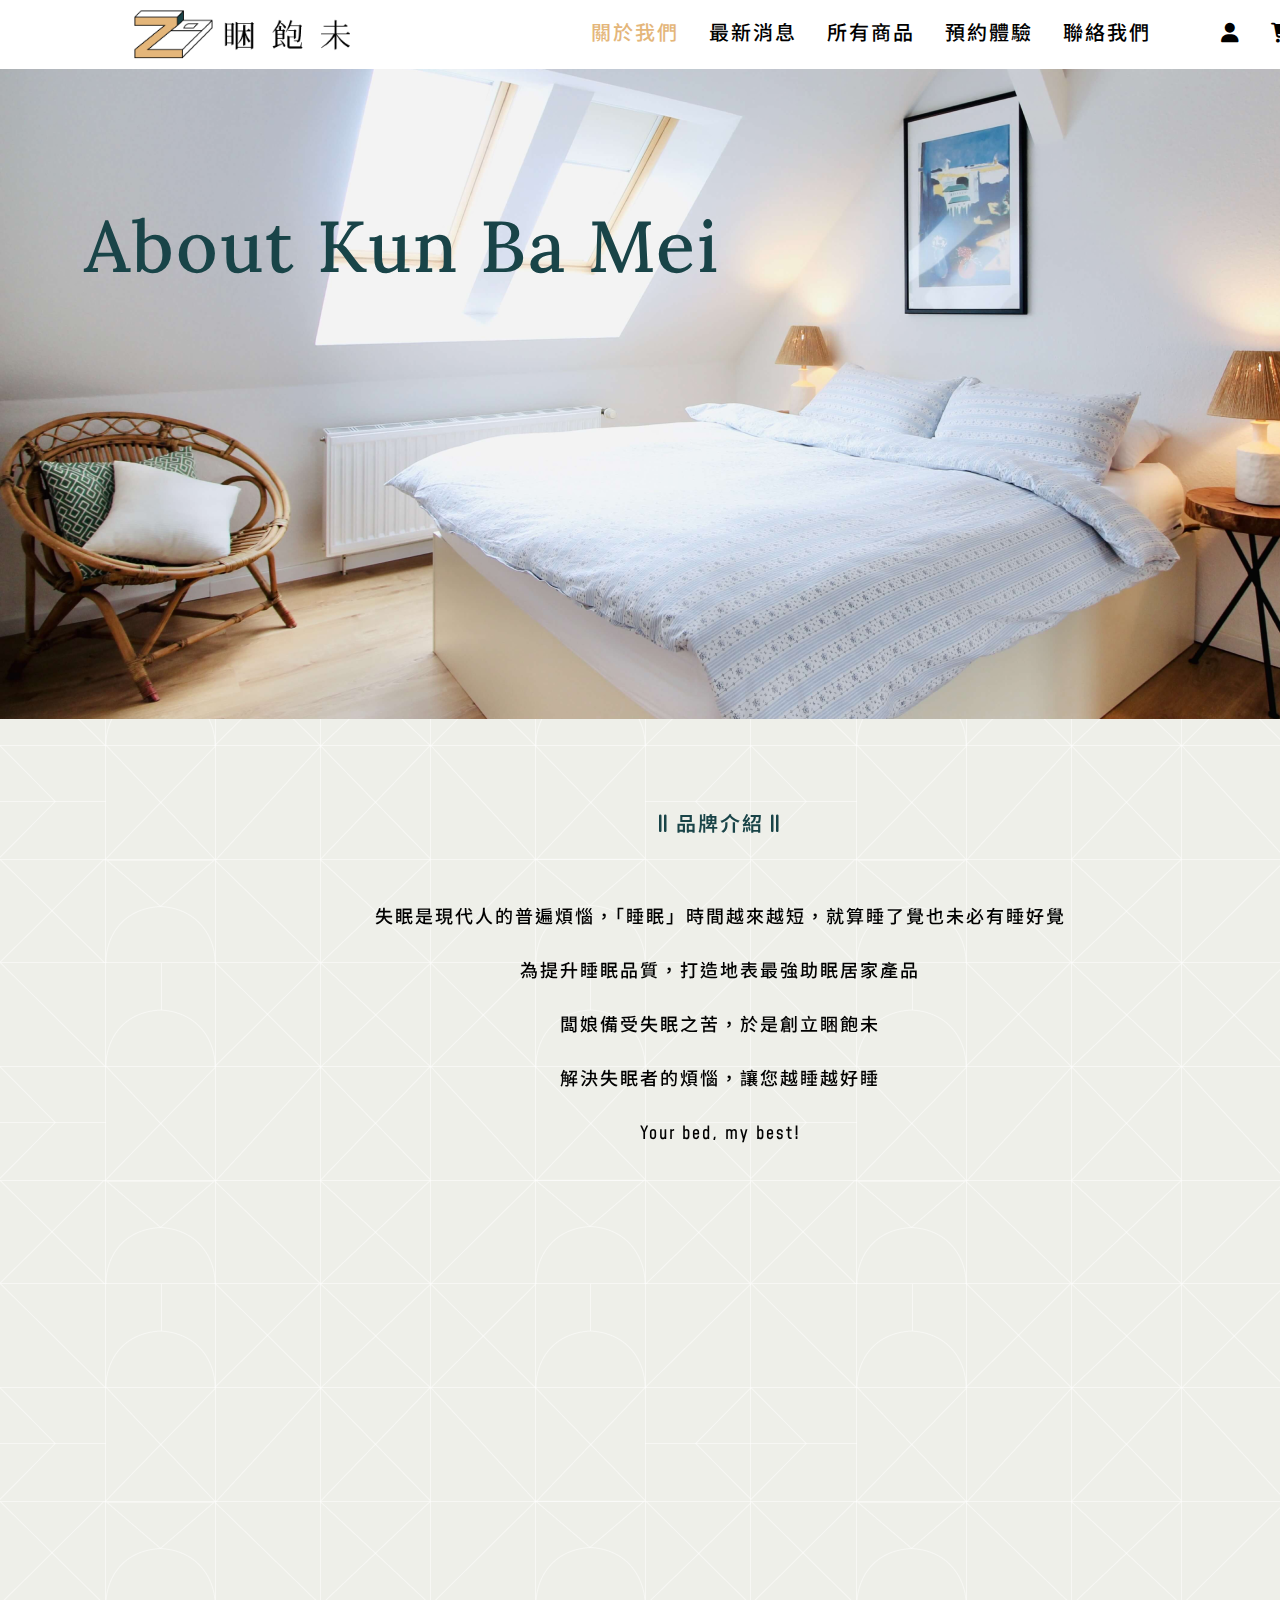
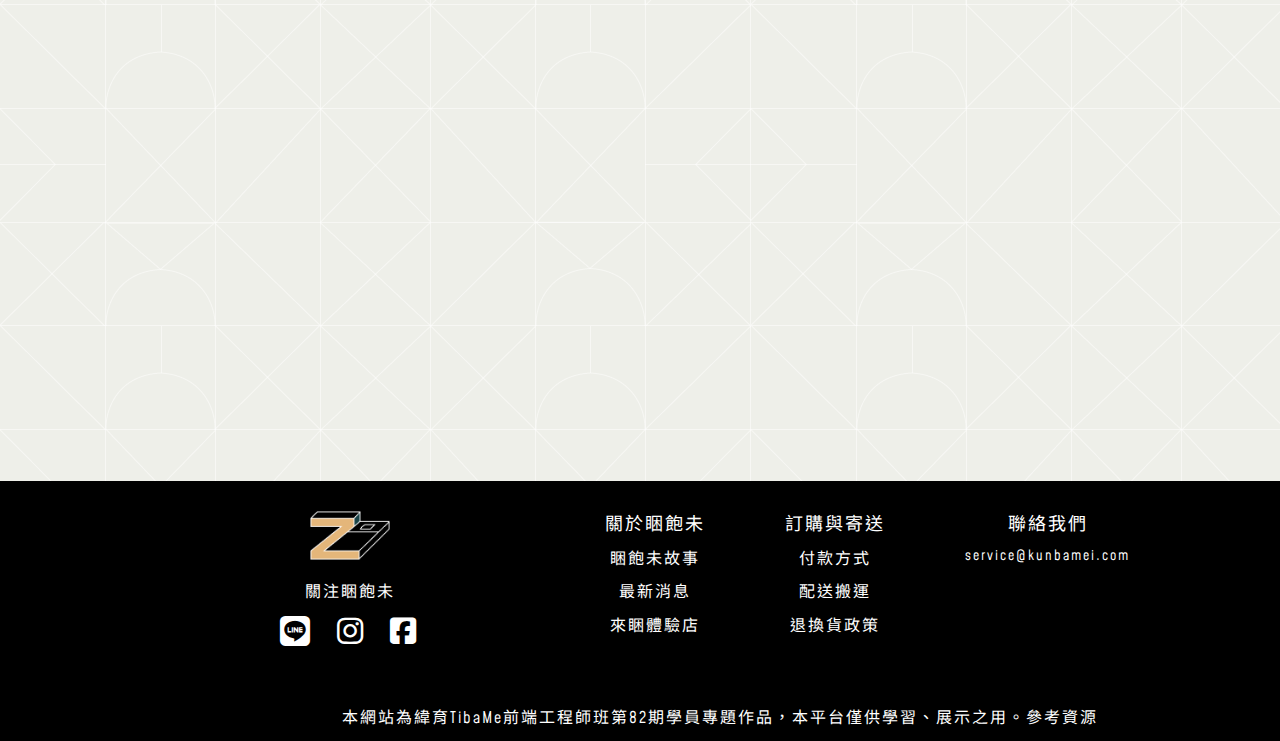
==== commit 85a1a443: "about.html更改" ====
--- a/about.html
+++ b/about.html
@@ -30,7 +30,7 @@
                 <nav>
                     <ul>
                         <li>
-                            <a href="about.html" class="now_page">關於我們</a>
+                            <a href="about_r1.html" class="now_page">關於我們</a>
                         </li>
                         <li>
                             <a href="news.html">最新消息</a>
@@ -42,7 +42,7 @@
                             <a href="reservation.html">預約體驗</a>
                         </li>
                         <li>
-                            <a href="#">聯絡我們</a>
+                            <a href="#" class="btn_modal">聯絡我們</a>
                         </li>
                         <li>
                             <a href="member_login.html">
@@ -124,6 +124,19 @@
         </main>
         <!-- main_area end-->
 
+        <!-- contact -->
+        <div id="contactbox" class="none">
+            <article>
+                <form action="">
+                    <h1>聯絡我們</h1>
+                    <h2>謝謝您的主動聯絡，請留下要諮詢的問題，我們會用以下資訊進行回覆。</h2>
+                    <input type="email" placeholder="輸入你的電子信箱"><br>
+                    <textarea name="" id="" cols="30" rows="10" placeholder="輸入你的訊息。若是詢問店內特定商品，請留下商品名稱，也歡迎你留下電子信箱以外的聯絡方式，謝謝!"></textarea>
+                    <button type="submit" class="btn_modal_close">發送</button>
+                </form>
+            </article>
+        </div>
+        <!-- contact end-->
 
         <!-- footer -->
         <footer>
@@ -176,6 +189,26 @@
      <script src="https://unpkg.com/aos@2.3.1/dist/aos.js"></script>
      <script>
         AOS.init();
+
+        //contact 彈窗
+        let contactbox_el = document.getElementById("contactbox");
+        let btn_modal = document.getElementsByClassName("btn_modal")[0];
+        btn_modal.addEventListener("click", function(){
+            contactbox_el.classList.remove("none");
+        });
+        let btn_modal_close = document.getElementsByClassName("btn_modal_close")[0];
+        btn_modal_close.addEventListener("click", function(){
+            confirm('發送成功');
+            contactbox_el.classList.add("none");
+        }); 
+        contactbox_el.addEventListener("click", function(){
+            this.classList.add("none");
+        });
+        // 點擊 contactbox 中的白色區域，不會關掉 modal
+        contactbox_el.querySelector("article").addEventListener("click", function(e){
+            e.stopPropagation();
+        });
+
      </script>
 
 
--- a/css/all.css
+++ b/css/all.css
@@ -65,6 +65,77 @@
 
 /* header end */
 
+/* contact */
+
+.btn_modal_close{
+    cursor: pointer;
+}
+
+.none{
+    display: none;
+}
+
+#contactbox{
+    z-index: 100;
+    position: fixed;
+    top: 0;
+    left: 0;
+    width: 100%;
+    height: 100vh;
+    background-color: hsla(0, 0%, 0%, .5);
+}
+
+/* 元素 article 置中及基本樣式 */
+#contactbox article{
+    background-color: white;
+    width: 90%;
+    max-width: 650px;
+    padding: 20px;
+    
+    position: absolute;
+    top: 50%;
+    left: 50%;
+    transform: translate(-50%, -50%);
+}
+
+#contactbox article form{
+    padding: 10px;
+}
+
+#contactbox article h1{
+    margin-bottom: 20px;
+}
+
+#contactbox article input{
+    margin-top: 10px;
+    font-size: 16px;
+    width: 590px;
+    height: 30px;
+    outline: none;
+}
+
+#contactbox article textarea{
+    resize: none;
+    font-size: 16px;
+    width: 590px;
+    outline: none;
+    margin-top: 20px;
+}
+
+#contactbox article button{
+    font-size: 14px;
+    padding: 6px 12px;
+    border: none;
+    background-color: #194448;
+    color: #fff;
+}
+
+#contactbox article button:hover{
+    cursor: pointer;
+    background-color: #E4B67A;
+}
+
+/* contact end*/
 
 
 /* footer */
--- a/css/about.css
+++ b/css/about.css
@@ -80,7 +80,7 @@
 }
 
 main .bottom_wrapper{
-    width: 76%;
+    width: 90%;
     margin: 0 auto;
 }
 
@@ -100,6 +100,7 @@
     flex-grow: 1;
     flex-basis: 300px;
     color: #fff;
+    margin: 0 40px;
 
     position: relative;
 }
@@ -149,9 +150,10 @@
     text-align: center;
     padding-top: 10px;
     font-size: 18px;
+    border-top: 3px solid white;
 }
 
-main .bottom .left::before{
+/* main .bottom .left::before{
     content: '';
     display: block;
     width: 350px;
@@ -161,9 +163,9 @@
     position: absolute;
     top: 420px;
     left: 60px;
-}
+} */
 
-main .bottom .center::before{
+/* main .bottom .center::before{
     content: '';
     display: block;
     width: 350px;
@@ -173,9 +175,9 @@
     position: absolute;
     top: 420px;
     left: 62px;
-}
+} */
 
-main .bottom .right::before{
+/* main .bottom .right::before{
     content: '';
     display: block;
     width: 350px;
@@ -185,7 +187,7 @@
     position: absolute;
     top: 420px;
     left: 63px;
-}
+} */
 
 /* section_bottom end */
 
